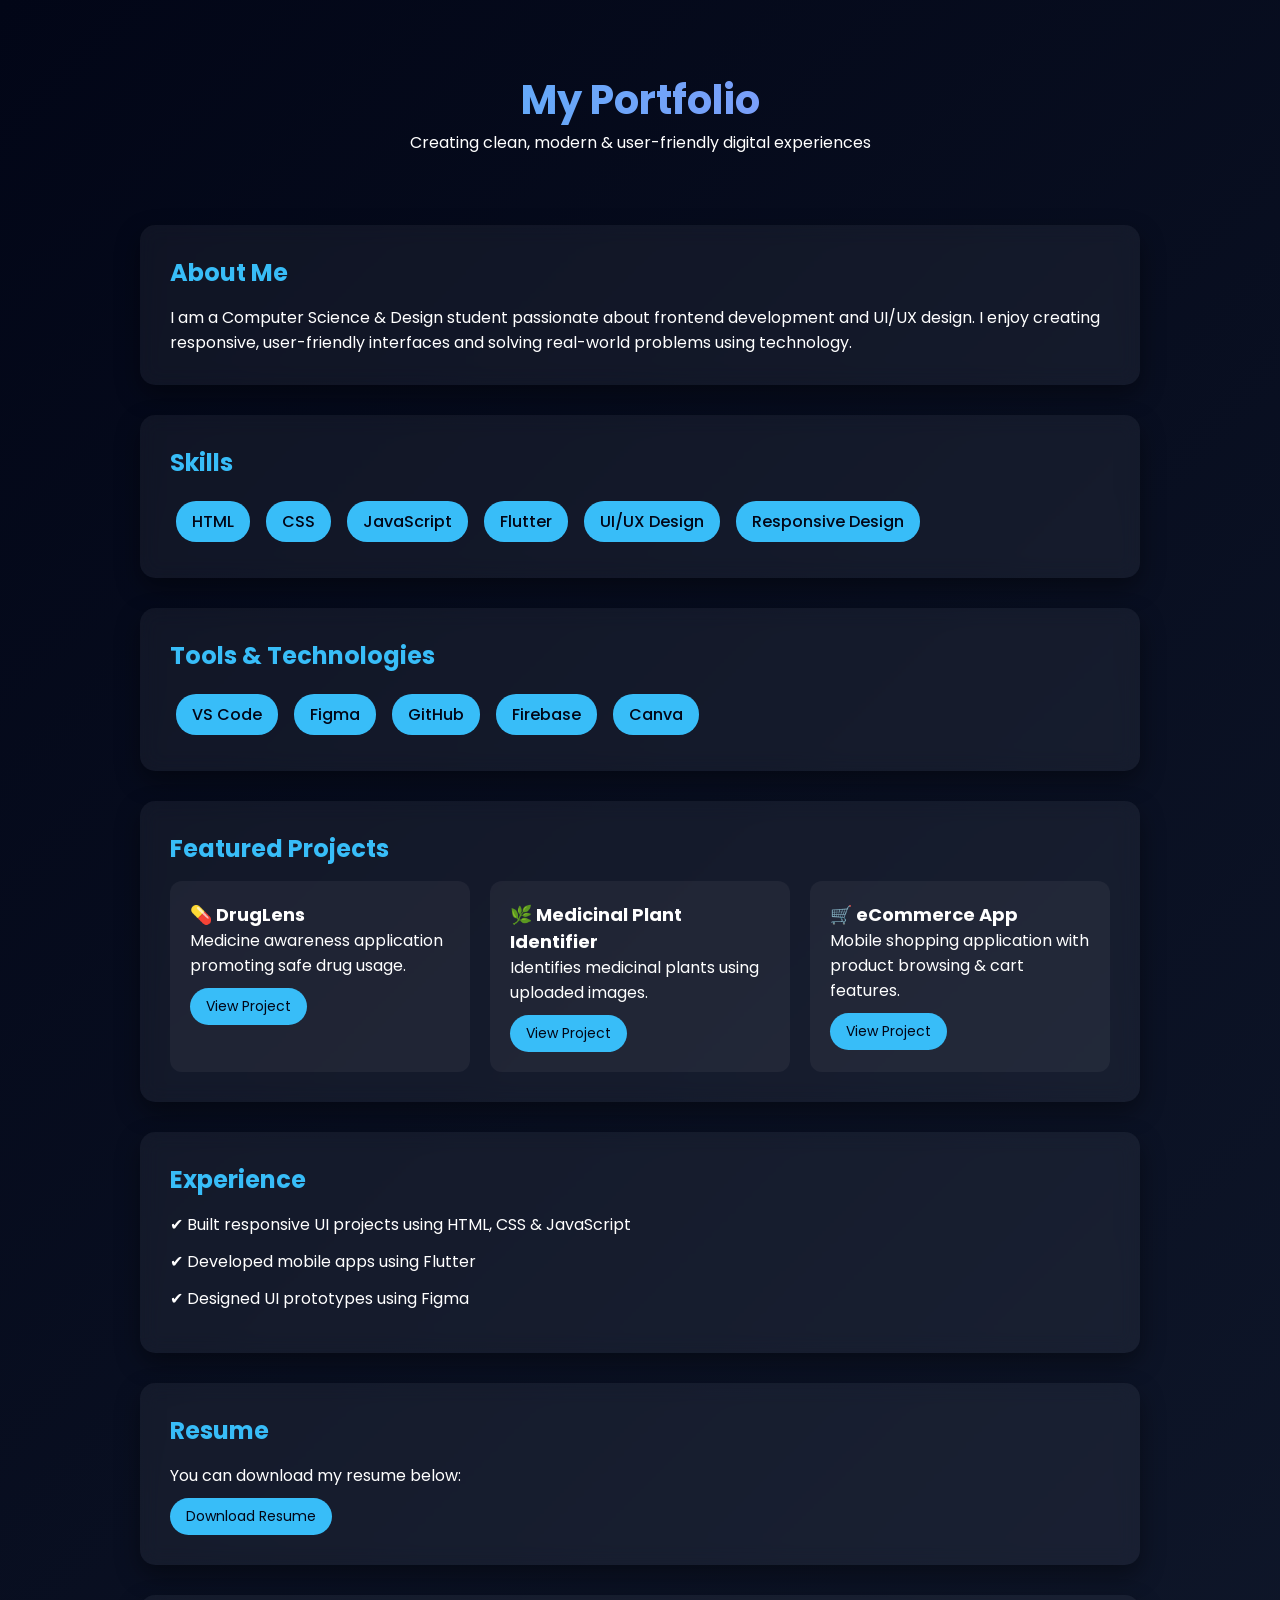
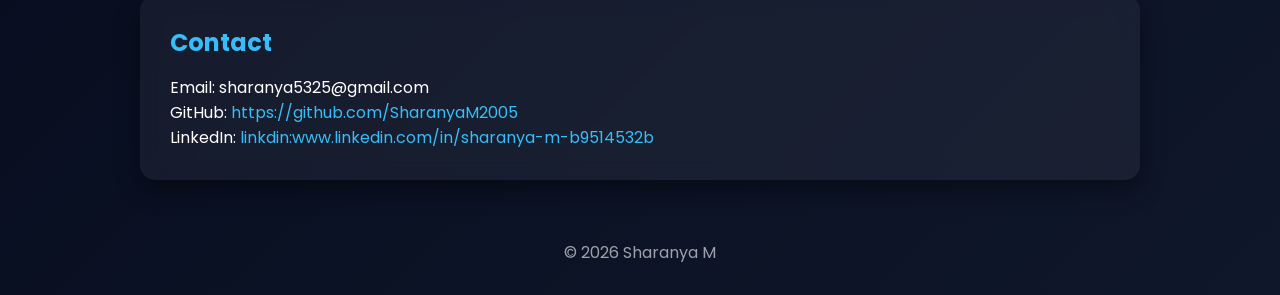
==== portfolio.html @ 593b7692 "Add files via upload" ====
<!DOCTYPE html>
<html lang="en">
<head>
<meta charset="UTF-8">
<meta name="viewport" content="width=device-width, initial-scale=1.0">
<title>Portfolio | Sharanya M</title>

<link href="https://fonts.googleapis.com/css2?family=Poppins:wght@300;500;700&display=swap" rel="stylesheet">

<style>
*{
  margin:0;
  padding:0;
  box-sizing:border-box;
  font-family:'Poppins',sans-serif;
  scroll-behavior:smooth;
}

body{
  background: linear-gradient(135deg,#020617,#0f172a);
  color:white;
}

/* HERO */
.hero{
  text-align:center;
  padding:70px 20px 40px;
}

.hero h1{
  font-size:40px;
  background:linear-gradient(90deg,#38bdf8,#a78bfa);
  -webkit-background-clip:text;
  -webkit-text-fill-color:transparent;
}

/* SECTION */
.section{
  max-width:1000px;
  margin:30px auto;
  padding:30px;
  background:rgba(255,255,255,0.05);
  border-radius:15px;
  backdrop-filter:blur(10px);
  box-shadow:0 10px 25px rgba(0,0,0,0.4);
  transition:.3s;
}

.section:hover{
  transform:translateY(-5px);
}

h2{
  color:#38bdf8;
  margin-bottom:15px;
}

/* SKILLS */
.skills span, .tools span{
  display:inline-block;
  padding:8px 16px;
  margin:6px;
  border-radius:20px;
  background:#38bdf8;
  color:#020617;
  font-weight:500;
}

/* PROJECT CARDS */
.projects{
  display:grid;
  grid-template-columns:repeat(auto-fit,minmax(250px,1fr));
  gap:20px;
}

.card{
  background:rgba(255,255,255,0.05);
  padding:20px;
  border-radius:12px;
  transition:.3s;
}

.card:hover{
  transform:scale(1.05);
}

.card strong{
  font-size:18px;
}

.btn{
  display:inline-block;
  margin-top:10px;
  padding:8px 16px;
  border-radius:20px;
  background:#38bdf8;
  color:#020617;
  text-decoration:none;
  font-size:14px;
}

/* EXPERIENCE */
.exp-item{
  margin-bottom:12px;
}

/* CONTACT */
.contact a{
  color:#38bdf8;
  text-decoration:none;
}

/* FOOTER */
footer{
  text-align:center;
  padding:30px;
  opacity:.6;
}
</style>
</head>

<body>

<div class="hero">
  <h1>My Portfolio</h1>
  <p>Creating clean, modern & user-friendly digital experiences</p>
</div>

<div class="section">
  <h2>About Me</h2>
  <p>
    I am a Computer Science & Design student passionate about frontend
    development and UI/UX design. I enjoy creating responsive,
    user-friendly interfaces and solving real-world problems using technology.
  </p>
</div>

<div class="section">
  <h2>Skills</h2>
  <div class="skills">
    <span>HTML</span>
    <span>CSS</span>
    <span>JavaScript</span>
    <span>Flutter</span>
    <span>UI/UX Design</span>
    <span>Responsive Design</span>
  </div>
</div>

<div class="section">
  <h2>Tools & Technologies</h2>
  <div class="tools">
    <span>VS Code</span>
    <span>Figma</span>
    <span>GitHub</span>
    <span>Firebase</span>
    <span>Canva</span>
  </div>
</div>

<div class="section">
  <h2>Featured Projects</h2>

  <div class="projects">

    <div class="card">
      <strong>💊 DrugLens</strong>
      <p>Medicine awareness application promoting safe drug usage.</p>
      <a href="#" class="btn">View Project</a>
    </div>

    <div class="card">
      <strong>🌿 Medicinal Plant Identifier</strong>
      <p>Identifies medicinal plants using uploaded images.</p>
      <a href="#" class="btn">View Project</a>
    </div>

    <div class="card">
      <strong>🛒 eCommerce App</strong>
      <p>Mobile shopping application with product browsing & cart features.</p>
      <a href="#" class="btn">View Project</a>
    </div>

  </div>
</div>

<div class="section">
  <h2>Experience</h2>
  <div class="exp-item">✔ Built responsive UI projects using HTML, CSS & JavaScript</div>
  <div class="exp-item">✔ Developed mobile apps using Flutter</div>
  <div class="exp-item">✔ Designed UI prototypes using Figma</div>
</div>

<div class="section">
  <h2>Resume</h2>
  <p>You can download my resume below:</p>
  <a href="d:\Coding\Collage Projects\portfolio\resume.pdf.pdf" class="btn">Download Resume</a>
</div>

<div class="section contact">
  <h2>Contact</h2>
  <p>Email: sharanya5325@gmail.com</p>
  <p>GitHub: <a href="#">https://github.com/SharanyaM2005</a></p>
  <p>LinkedIn: <a href="#">linkdin:www.linkedin.com/in/sharanya-m-b9514532b</a></p>
</div>

<footer>
  © 2026 Sharanya M
</footer>

</body>
</html>
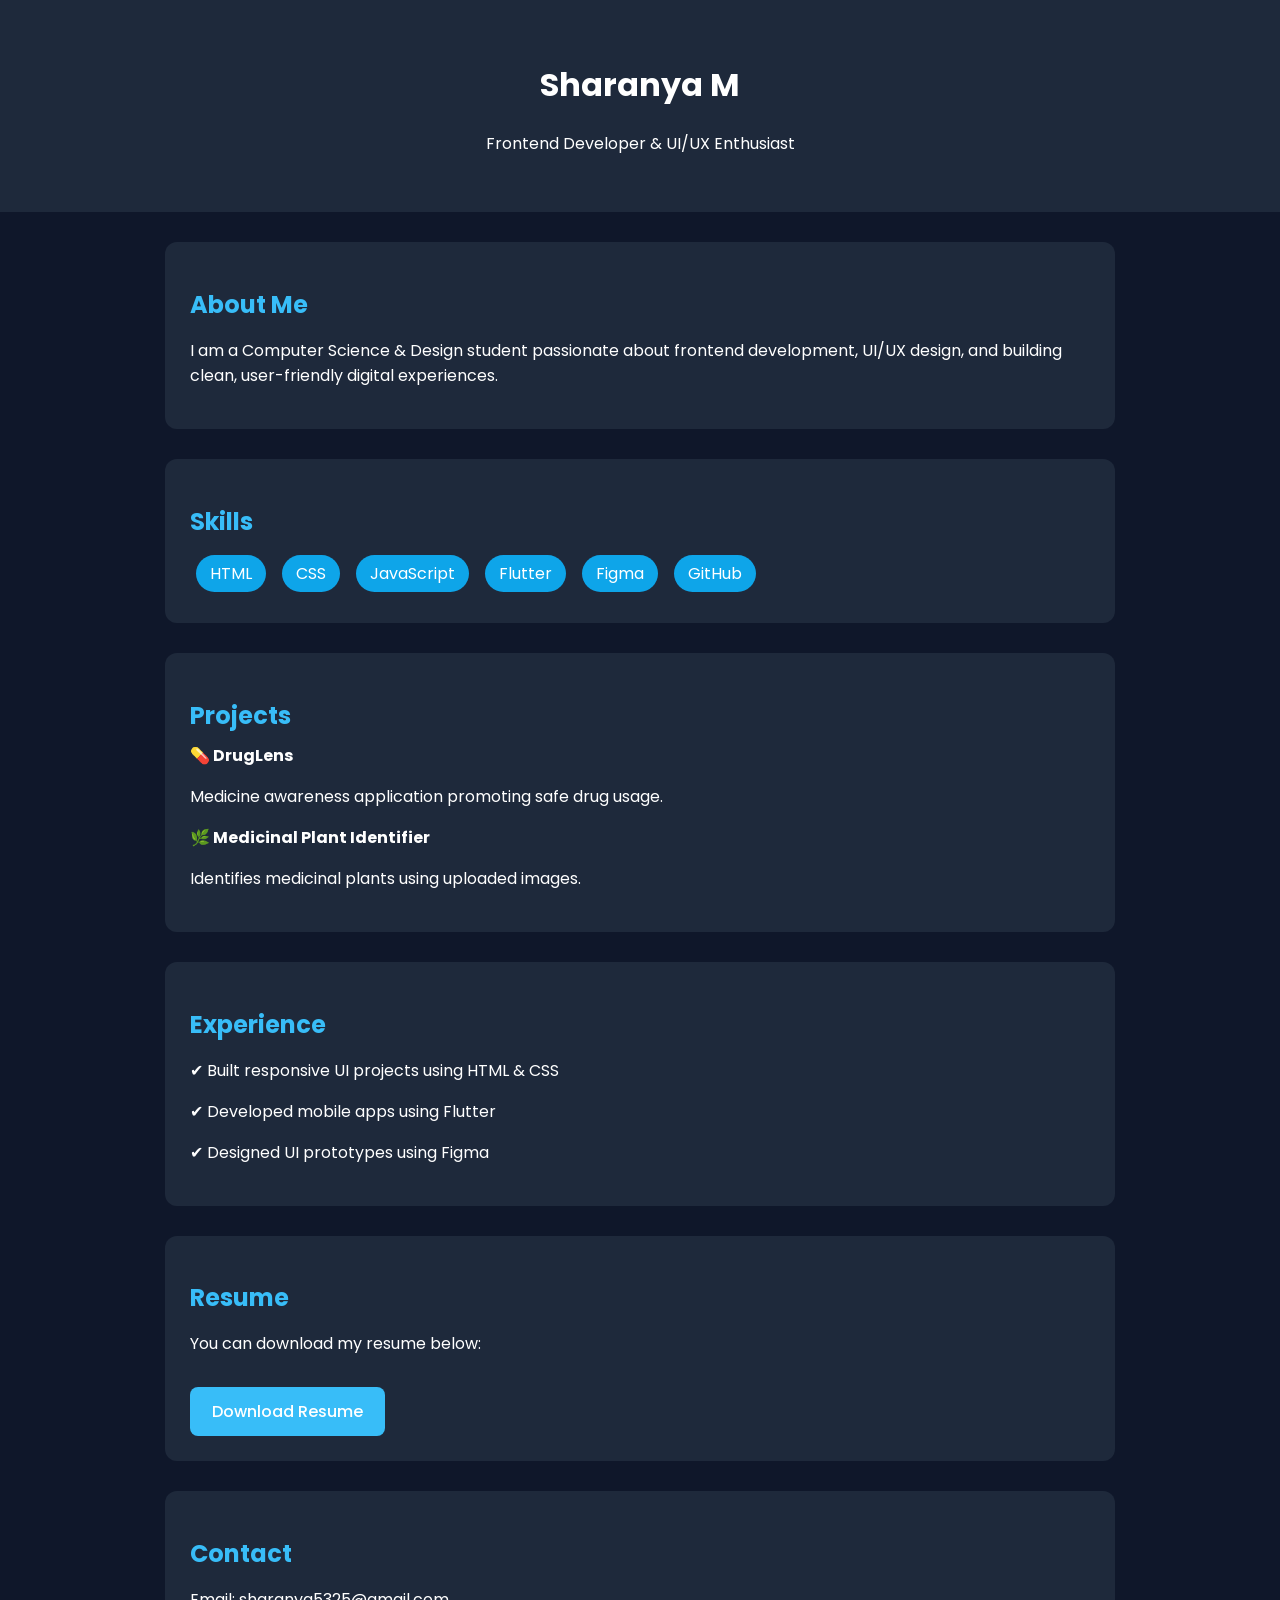
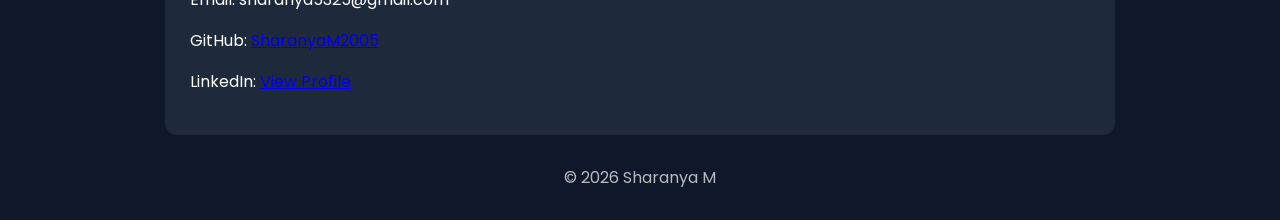
==== commit b4693a37: "Revamp portfolio layout and styles Updated the portfolio layout and styling, including header and se" ====
--- a/portfolio.html
+++ b/portfolio.html
@@ -8,130 +8,80 @@
 <link href="https://fonts.googleapis.com/css2?family=Poppins:wght@300;500;700&display=swap" rel="stylesheet">
 
 <style>
-*{
+body{
   margin:0;
-  padding:0;
-  box-sizing:border-box;
   font-family:'Poppins',sans-serif;
-  scroll-behavior:smooth;
-}
-
-body{
-  background: linear-gradient(135deg,#020617,#0f172a);
+  background:#0f172a;
   color:white;
 }
 
-/* HERO */
-.hero{
+header{
   text-align:center;
-  padding:70px 20px 40px;
+  padding:40px 20px;
+  background:#1e293b;
 }
 
-.hero h1{
-  font-size:40px;
-  background:linear-gradient(90deg,#38bdf8,#a78bfa);
-  -webkit-background-clip:text;
-  -webkit-text-fill-color:transparent;
-}
-
-/* SECTION */
 .section{
-  max-width:1000px;
+  max-width:900px;
   margin:30px auto;
-  padding:30px;
-  background:rgba(255,255,255,0.05);
-  border-radius:15px;
-  backdrop-filter:blur(10px);
-  box-shadow:0 10px 25px rgba(0,0,0,0.4);
-  transition:.3s;
-}
-
-.section:hover{
-  transform:translateY(-5px);
+  padding:25px;
+  background:#1e293b;
+  border-radius:12px;
 }
 
 h2{
   color:#38bdf8;
-  margin-bottom:15px;
+  margin-bottom:10px;
 }
 
-/* SKILLS */
-.skills span, .tools span{
+.skills span{
   display:inline-block;
-  padding:8px 16px;
+  background:#0ea5e9;
   margin:6px;
+  padding:6px 14px;
   border-radius:20px;
-  background:#38bdf8;
-  color:#020617;
-  font-weight:500;
 }
 
-/* PROJECT CARDS */
-.projects{
-  display:grid;
-  grid-template-columns:repeat(auto-fit,minmax(250px,1fr));
-  gap:20px;
-}
-
-.card{
-  background:rgba(255,255,255,0.05);
-  padding:20px;
-  border-radius:12px;
-  transition:.3s;
-}
-
-.card:hover{
-  transform:scale(1.05);
-}
-
-.card strong{
-  font-size:18px;
+.project{
+  margin-bottom:15px;
 }
 
 .btn{
   display:inline-block;
-  margin-top:10px;
-  padding:8px 16px;
-  border-radius:20px;
+  margin-top:15px;
+  padding:12px 22px;
   background:#38bdf8;
-  color:#020617;
+  color:white;
+  border-radius:8px;
   text-decoration:none;
-  font-size:14px;
+  font-weight:500;
+  transition:.3s;
 }
 
-/* EXPERIENCE */
-.exp-item{
-  margin-bottom:12px;
+.btn:hover{
+  transform:scale(1.05);
 }
 
-/* CONTACT */
-.contact a{
-  color:#38bdf8;
-  text-decoration:none;
-}
-
-/* FOOTER */
 footer{
   text-align:center;
-  padding:30px;
-  opacity:.6;
+  margin:30px 0;
+  opacity:.7;
 }
 </style>
 </head>
 
 <body>
 
-<div class="hero">
-  <h1>My Portfolio</h1>
-  <p>Creating clean, modern & user-friendly digital experiences</p>
-</div>
+<header>
+  <h1>Sharanya M</h1>
+  <p>Frontend Developer & UI/UX Enthusiast</p>
+</header>
 
 <div class="section">
   <h2>About Me</h2>
   <p>
-    I am a Computer Science & Design student passionate about frontend
-    development and UI/UX design. I enjoy creating responsive,
-    user-friendly interfaces and solving real-world problems using technology.
+    I am a Computer Science & Design student passionate about frontend development,
+    UI/UX design, and building clean, user-friendly digital experiences.
   </p>
 </div>
 
@@ -142,66 +92,49 @@
     <span>CSS</span>
     <span>JavaScript</span>
     <span>Flutter</span>
-    <span>UI/UX Design</span>
-    <span>Responsive Design</span>
+    <span>Figma</span>
+    <span>GitHub</span>
   </div>
 </div>
 
 <div class="section">
-  <h2>Tools & Technologies</h2>
-  <div class="tools">
-    <span>VS Code</span>
-    <span>Figma</span>
-    <span>GitHub</span>
-    <span>Firebase</span>
-    <span>Canva</span>
+  <h2>Projects</h2>
+
+  <div class="project">
+    <strong>💊 DrugLens</strong>
+    <p>Medicine awareness application promoting safe drug usage.</p>
   </div>
-</div>
 
-<div class="section">
-  <h2>Featured Projects</h2>
+  <div class="project">
+    <strong>🌿 Medicinal Plant Identifier</strong>
+    <p>Identifies medicinal plants using uploaded images.</p>
+  </div>
 
-  <div class="projects">
-
-    <div class="card">
-      <strong>💊 DrugLens</strong>
-      <p>Medicine awareness application promoting safe drug usage.</p>
-      <a href="#" class="btn">View Project</a>
-    </div>
-
-    <div class="card">
-      <strong>🌿 Medicinal Plant Identifier</strong>
-      <p>Identifies medicinal plants using uploaded images.</p>
-      <a href="#" class="btn">View Project</a>
-    </div>
-
-    <div class="card">
-      <strong>🛒 eCommerce App</strong>
-      <p>Mobile shopping application with product browsing & cart features.</p>
-      <a href="#" class="btn">View Project</a>
-    </div>
-
-  </div>
 </div>
 
 <div class="section">
   <h2>Experience</h2>
-  <div class="exp-item">✔ Built responsive UI projects using HTML, CSS & JavaScript</div>
-  <div class="exp-item">✔ Developed mobile apps using Flutter</div>
-  <div class="exp-item">✔ Designed UI prototypes using Figma</div>
+  <p>✔ Built responsive UI projects using HTML & CSS</p>
+  <p>✔ Developed mobile apps using Flutter</p>
+  <p>✔ Designed UI prototypes using Figma</p>
 </div>
 
 <div class="section">
   <h2>Resume</h2>
   <p>You can download my resume below:</p>
-  <a href="d:\Coding\Collage Projects\portfolio\resume.pdf.pdf" class="btn">Download Resume</a>
+
+  <!-- IMPORTANT DOWNLOAD LINK -->
+  <a href="./resume.pdf" download class="btn">
+    Download Resume
+  </a>
+
 </div>
 
-<div class="section contact">
+<div class="section">
   <h2>Contact</h2>
   <p>Email: sharanya5325@gmail.com</p>
-  <p>GitHub: <a href="#">https://github.com/SharanyaM2005</a></p>
-  <p>LinkedIn: <a href="#">linkdin:www.linkedin.com/in/sharanya-m-b9514532b</a></p>
+  <p>GitHub: <a href="https://github.com/SharanyaM2005" target="_blank">SharanyaM2005</a></p>
+  <p>LinkedIn: <a href="https://www.linkedin.com/in/sharanya-m-b9514532b" target="_blank">View Profile</a></p>
 </div>
 
 <footer>
@@ -209,4 +142,5 @@
 </footer>
 
 </body>
-</html>+</html>
+
